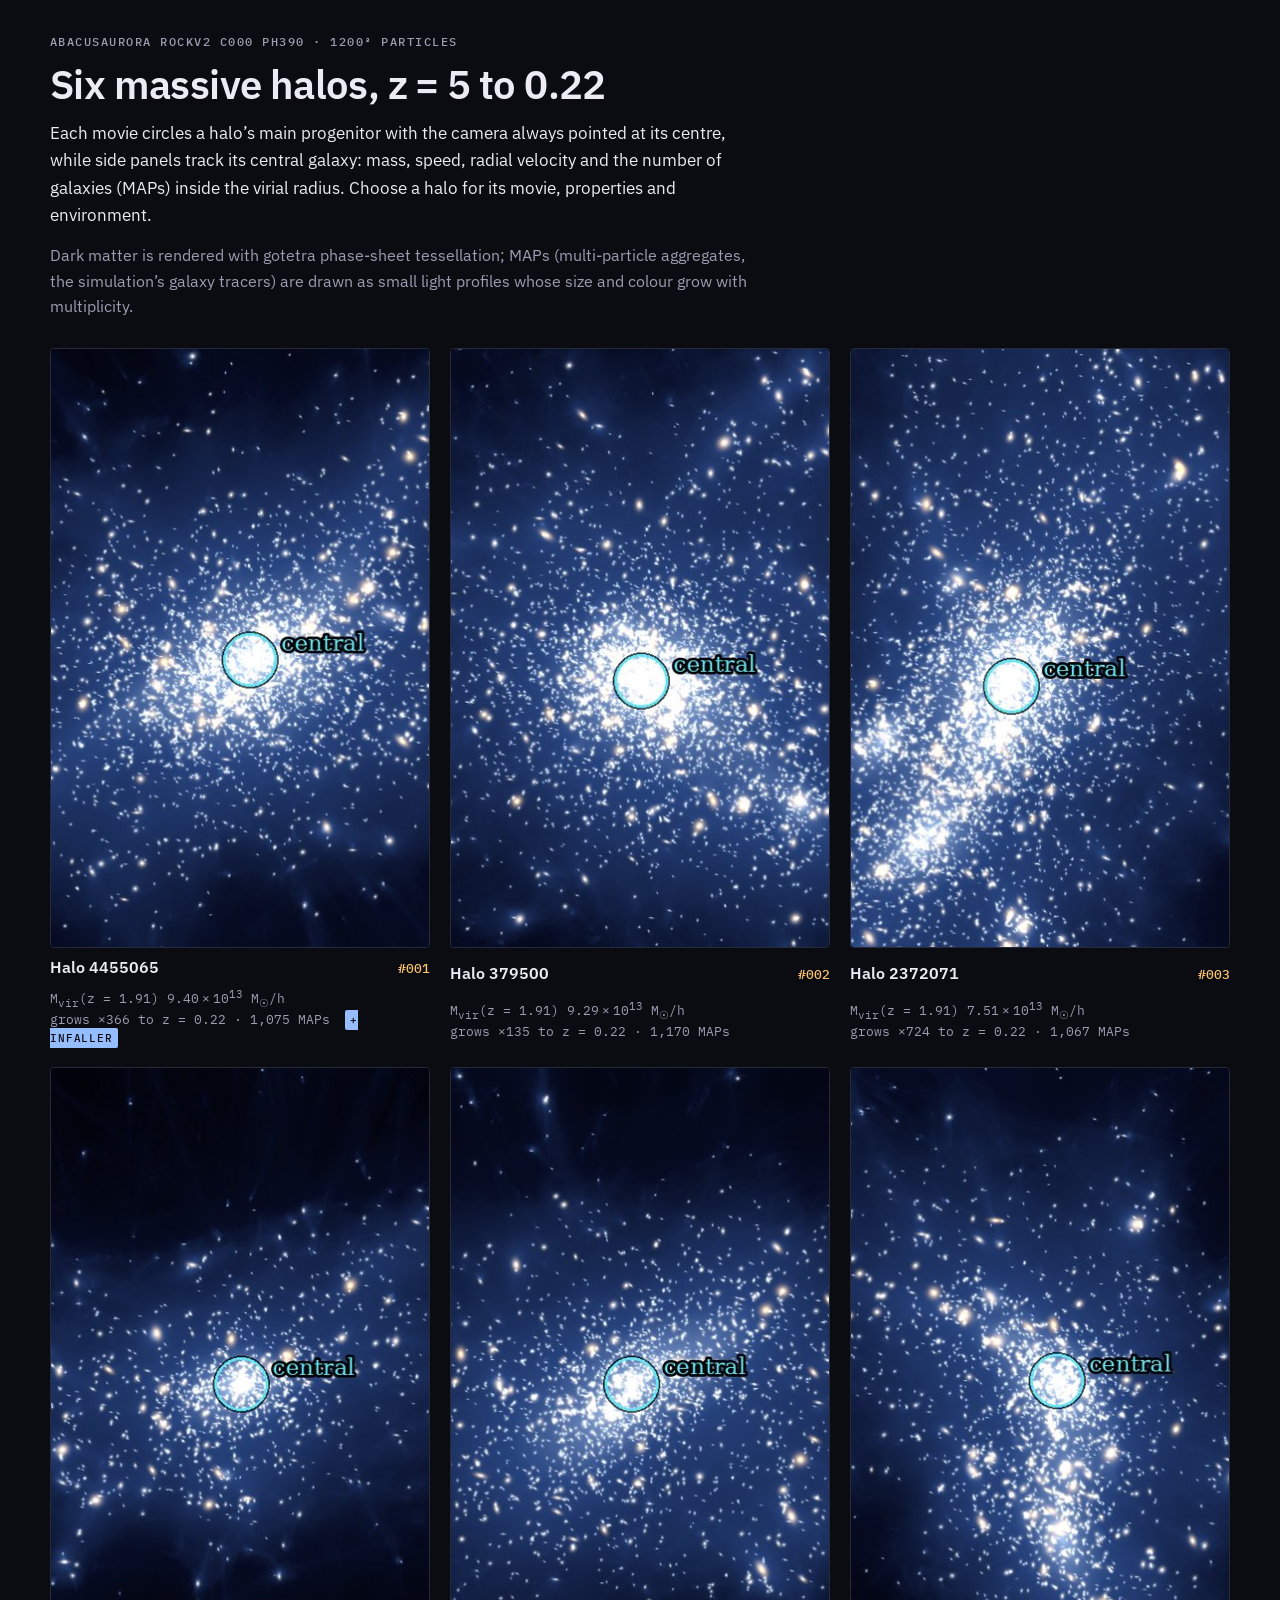
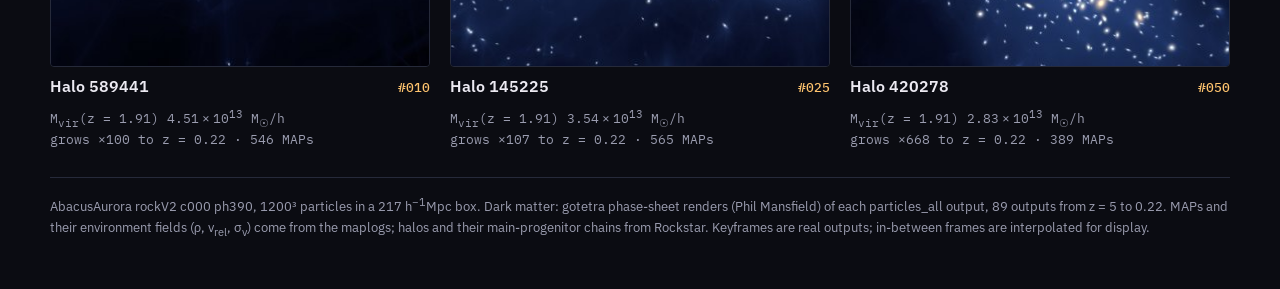
==== index.html @ 6fbbb61b "Aurora n1200 halo movies" ====
<!doctype html>
<html lang="en">
<head>
<meta charset="utf-8">
<meta name="viewport" content="width=device-width, initial-scale=1, viewport-fit=cover">
<title>Aurora n1200 Halos</title>
<meta name="description" content="Orbiting-camera movies of massive halos in AbacusAurora">
<link rel="preconnect" href="https://fonts.googleapis.com">
<link rel="preconnect" href="https://fonts.gstatic.com" crossorigin>
<link rel="stylesheet" href="https://fonts.googleapis.com/css2?family=IBM+Plex+Mono:wght@400;500&family=IBM+Plex+Sans:wght@400;600&display=swap">
<link rel="stylesheet" href="style.css">
</head>
<body>
<div class="wrap">

<header><div class="eyebrow">AbacusAurora rockV2 c000 ph390 &middot; 1200&sup3; particles</div><h1>Six massive halos, z = 5 to 0.22</h1><p class="lede">Each movie circles a halo&rsquo;s main progenitor with the camera always pointed at its centre, while side panels track its central galaxy: mass, speed, radial velocity and the number of galaxies (MAPs) inside the virial radius. Choose a halo for its movie, properties and environment.</p><p>Dark matter is rendered with gotetra phase-sheet tessellation; MAPs (multi-particle aggregates, the simulation&rsquo;s galaxy tracers) are drawn as small light profiles whose size and colour grow with multiplicity.</p></header>
<main class="grid">
<a class="card" href="halos/r001_h4455065.html"><img src="media/r001_h4455065/thumb.jpg" alt="Halo 4455065 at z = 0.22" loading="lazy" width="600" height="600"><div class="t"><span class="id">Halo 4455065</span><span class="rk">#001</span></div><div class="kv">M<sub>vir</sub>(z = 1.91) 9.40&thinsp;&times;&thinsp;10<sup>13</sup> M<sub>&#9737;</sub>/h<br>grows &times;366 to z = 0.22 &middot; 1,075 MAPs &ensp;<span class="tag">+ infaller</span></div></a>
<a class="card" href="halos/r002_h379500.html"><img src="media/r002_h379500/thumb.jpg" alt="Halo 379500 at z = 0.22" loading="lazy" width="600" height="600"><div class="t"><span class="id">Halo 379500</span><span class="rk">#002</span></div><div class="kv">M<sub>vir</sub>(z = 1.91) 9.29&thinsp;&times;&thinsp;10<sup>13</sup> M<sub>&#9737;</sub>/h<br>grows &times;135 to z = 0.22 &middot; 1,170 MAPs</div></a>
<a class="card" href="halos/r003_h2372071.html"><img src="media/r003_h2372071/thumb.jpg" alt="Halo 2372071 at z = 0.22" loading="lazy" width="600" height="600"><div class="t"><span class="id">Halo 2372071</span><span class="rk">#003</span></div><div class="kv">M<sub>vir</sub>(z = 1.91) 7.51&thinsp;&times;&thinsp;10<sup>13</sup> M<sub>&#9737;</sub>/h<br>grows &times;724 to z = 0.22 &middot; 1,067 MAPs</div></a>
<a class="card" href="halos/r010_h589441.html"><img src="media/r010_h589441/thumb.jpg" alt="Halo 589441 at z = 0.22" loading="lazy" width="600" height="600"><div class="t"><span class="id">Halo 589441</span><span class="rk">#010</span></div><div class="kv">M<sub>vir</sub>(z = 1.91) 4.51&thinsp;&times;&thinsp;10<sup>13</sup> M<sub>&#9737;</sub>/h<br>grows &times;100 to z = 0.22 &middot; 546 MAPs</div></a>
<a class="card" href="halos/r025_h145225.html"><img src="media/r025_h145225/thumb.jpg" alt="Halo 145225 at z = 0.22" loading="lazy" width="600" height="600"><div class="t"><span class="id">Halo 145225</span><span class="rk">#025</span></div><div class="kv">M<sub>vir</sub>(z = 1.91) 3.54&thinsp;&times;&thinsp;10<sup>13</sup> M<sub>&#9737;</sub>/h<br>grows &times;107 to z = 0.22 &middot; 565 MAPs</div></a>
<a class="card" href="halos/r050_h420278.html"><img src="media/r050_h420278/thumb.jpg" alt="Halo 420278 at z = 0.22" loading="lazy" width="600" height="600"><div class="t"><span class="id">Halo 420278</span><span class="rk">#050</span></div><div class="kv">M<sub>vir</sub>(z = 1.91) 2.83&thinsp;&times;&thinsp;10<sup>13</sup> M<sub>&#9737;</sub>/h<br>grows &times;668 to z = 0.22 &middot; 389 MAPs</div></a>
</main>
<footer><p>AbacusAurora rockV2 c000 ph390, 1200&sup3; particles in a 217 h<sup>&minus;1</sup>Mpc box. Dark matter: gotetra
phase-sheet renders (Phil Mansfield) of each particles_all output, 89 outputs from z = 5 to 0.22. MAPs and
their environment fields (&rho;, v<sub>rel</sub>, &sigma;<sub>v</sub>) come from the maplogs; halos and their
main-progenitor chains from Rockstar. Keyframes are real outputs; in-between frames are interpolated for
display.</p></footer>
</div>
</body>
</html>
---- style.css ----
/* Layout: dark specimen plates; a thumbnail grid, then one long page per halo.
   Single dark look by choice: the movies are dark frames. */
:root {
  color-scheme: dark;
  --bg: #0b0c12; --raise: #141622; --line: #262a3a;
  --fg: #eceaf2; --mute: #9b9db0; --accent: #ffc46e; --cool: #96beff;
  --sans: "IBM Plex Sans", system-ui, -apple-system, "Segoe UI", sans-serif;
  --mono: "IBM Plex Mono", ui-monospace, "SFMono-Regular", Menlo, monospace;
}
* { box-sizing: border-box; }
html { background: var(--bg); }
body { background: var(--bg); color: var(--fg); margin: 0; font: 16px/1.6 var(--sans);
  padding-left: max(16px, env(safe-area-inset-left, 0px));
  padding-right: max(16px, env(safe-area-inset-right, 0px)); }
a { color: var(--accent); text-underline-offset: 3px; }
a:focus-visible, video:focus-visible { outline: 2px solid var(--accent); outline-offset: 3px; }
.wrap { max-width: 1180px; margin: 0 auto; padding-block: 36px 48px; display: grid; gap: 28px; }
.eyebrow { font: 500 11.5px/1 var(--mono); letter-spacing: .13em; text-transform: uppercase; color: var(--mute); }
h1 { font: 600 clamp(26px, 4vw, 40px)/1.12 var(--sans); letter-spacing: -.015em; margin: 0; text-wrap: balance; }
h2 { font: 600 19px/1.3 var(--sans); margin: 0; text-wrap: balance; }
p { margin: 0; max-width: 72ch; color: var(--mute); }
p.lede { color: var(--fg); font-size: 17px; }
header { display: grid; gap: 14px; }

/* index grid */
.grid { display: grid; grid-template-columns: repeat(auto-fill, minmax(min(100%, 300px), 1fr)); gap: 20px; }
.card { display: grid; gap: 10px; color: inherit; text-decoration: none; }
.card img { width: 100%; max-width: 100%; aspect-ratio: 1; object-fit: cover; border-radius: 4px;
  border: 1px solid var(--line); background: #000; transition: border-color .15s, transform .15s; }
.card:hover img, .card:focus-visible img { border-color: var(--accent); transform: translateY(-2px); }
.card .t { display: flex; justify-content: space-between; gap: 10px; align-items: baseline; }
.card .rk { font: 500 13px/1 var(--mono); color: var(--accent); }
.card .id { font: 600 16px/1.2 var(--sans); }
.card .kv { font: 13px/1.4 var(--mono); color: var(--mute); font-variant-numeric: tabular-nums; }
.tag { font: 500 10.5px/1 var(--mono); letter-spacing: .08em; text-transform: uppercase;
  color: var(--bg); background: var(--cool); border-radius: 2px; padding: 3px 5px; }

/* halo page */
nav.top { display: flex; justify-content: space-between; gap: 12px; flex-wrap: wrap;
  font: 13px/1.4 var(--mono); }
nav.top a { text-decoration: none; }
figure { margin: 0; display: grid; gap: 10px; min-width: 0; }
video { display: block; width: 100%; max-width: 100%; aspect-ratio: 2 / 1; background: #000;
  border-radius: 4px; border: 1px solid var(--line); }
figcaption { font-size: 14px; color: var(--mute); max-width: 80ch; }
figcaption b { color: var(--fg); font-weight: 600; }
.facts { display: grid; grid-template-columns: repeat(auto-fit, minmax(min(100%, 320px), 1fr)); gap: 16px; }
.facts section { background: var(--raise); border: 1px solid var(--line); border-radius: 4px;
  padding: 16px 18px; display: grid; gap: 10px; align-content: start; min-width: 0; }
dl { margin: 0; display: grid; grid-template-columns: auto 1fr; gap: 6px 16px; }
dt { color: var(--mute); font-size: 14px; }
dd { margin: 0; font: 14px/1.5 var(--mono); font-variant-numeric: tabular-nums; text-align: right; }
.plot img { width: 100%; max-width: 100%; border-radius: 4px; border: 1px solid var(--line); background: #000; }
footer { border-top: 1px solid var(--line); padding-top: 16px; font-size: 13px; color: var(--mute); }
footer p { max-width: none; }
@media (prefers-reduced-motion: reduce) { .card img { transition: none; } }
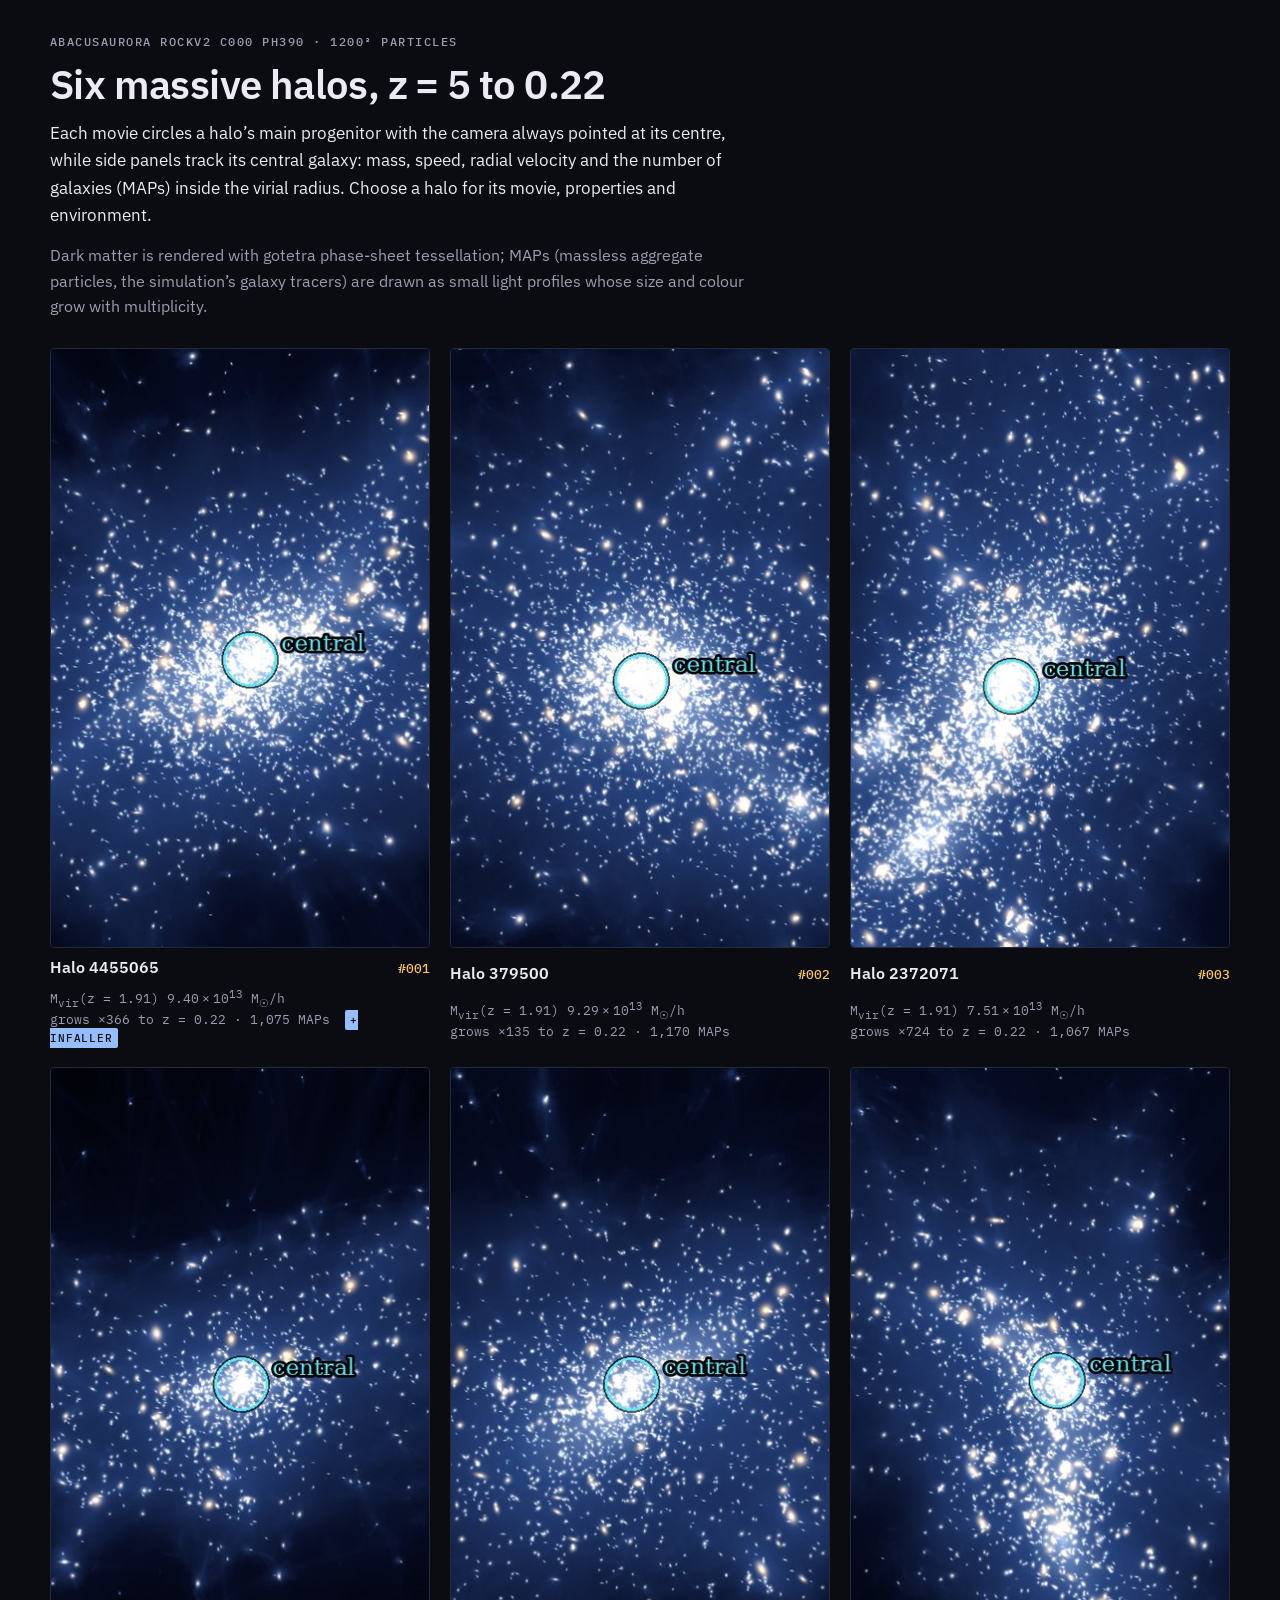
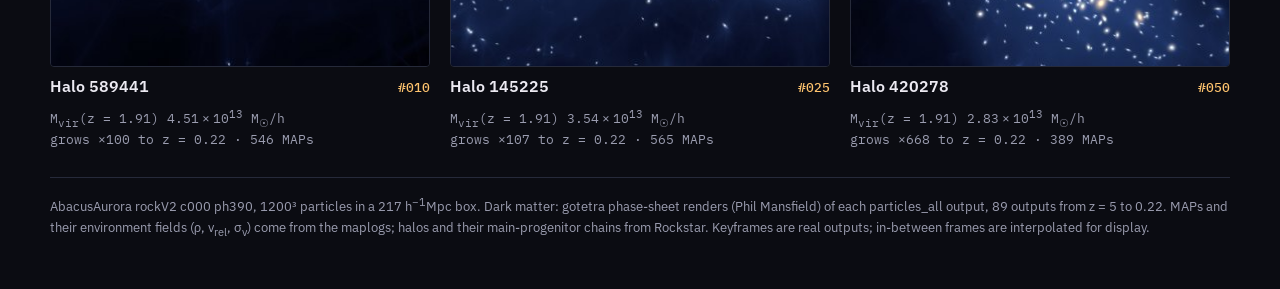
==== commit 99690549: "Fix description of massless aggregate particles Updated description of MAPs in the header." ====
--- a/index.html
+++ b/index.html
@@ -13,7 +13,7 @@
 <body>
 <div class="wrap">
 
-<header><div class="eyebrow">AbacusAurora rockV2 c000 ph390 &middot; 1200&sup3; particles</div><h1>Six massive halos, z = 5 to 0.22</h1><p class="lede">Each movie circles a halo&rsquo;s main progenitor with the camera always pointed at its centre, while side panels track its central galaxy: mass, speed, radial velocity and the number of galaxies (MAPs) inside the virial radius. Choose a halo for its movie, properties and environment.</p><p>Dark matter is rendered with gotetra phase-sheet tessellation; MAPs (multi-particle aggregates, the simulation&rsquo;s galaxy tracers) are drawn as small light profiles whose size and colour grow with multiplicity.</p></header>
+<header><div class="eyebrow">AbacusAurora rockV2 c000 ph390 &middot; 1200&sup3; particles</div><h1>Six massive halos, z = 5 to 0.22</h1><p class="lede">Each movie circles a halo&rsquo;s main progenitor with the camera always pointed at its centre, while side panels track its central galaxy: mass, speed, radial velocity and the number of galaxies (MAPs) inside the virial radius. Choose a halo for its movie, properties and environment.</p><p>Dark matter is rendered with gotetra phase-sheet tessellation; MAPs (massless aggregate particles, the simulation&rsquo;s galaxy tracers) are drawn as small light profiles whose size and colour grow with multiplicity.</p></header>
 <main class="grid">
 <a class="card" href="halos/r001_h4455065.html"><img src="media/r001_h4455065/thumb.jpg" alt="Halo 4455065 at z = 0.22" loading="lazy" width="600" height="600"><div class="t"><span class="id">Halo 4455065</span><span class="rk">#001</span></div><div class="kv">M<sub>vir</sub>(z = 1.91) 9.40&thinsp;&times;&thinsp;10<sup>13</sup> M<sub>&#9737;</sub>/h<br>grows &times;366 to z = 0.22 &middot; 1,075 MAPs &ensp;<span class="tag">+ infaller</span></div></a>
 <a class="card" href="halos/r002_h379500.html"><img src="media/r002_h379500/thumb.jpg" alt="Halo 379500 at z = 0.22" loading="lazy" width="600" height="600"><div class="t"><span class="id">Halo 379500</span><span class="rk">#002</span></div><div class="kv">M<sub>vir</sub>(z = 1.91) 9.29&thinsp;&times;&thinsp;10<sup>13</sup> M<sub>&#9737;</sub>/h<br>grows &times;135 to z = 0.22 &middot; 1,170 MAPs</div></a>
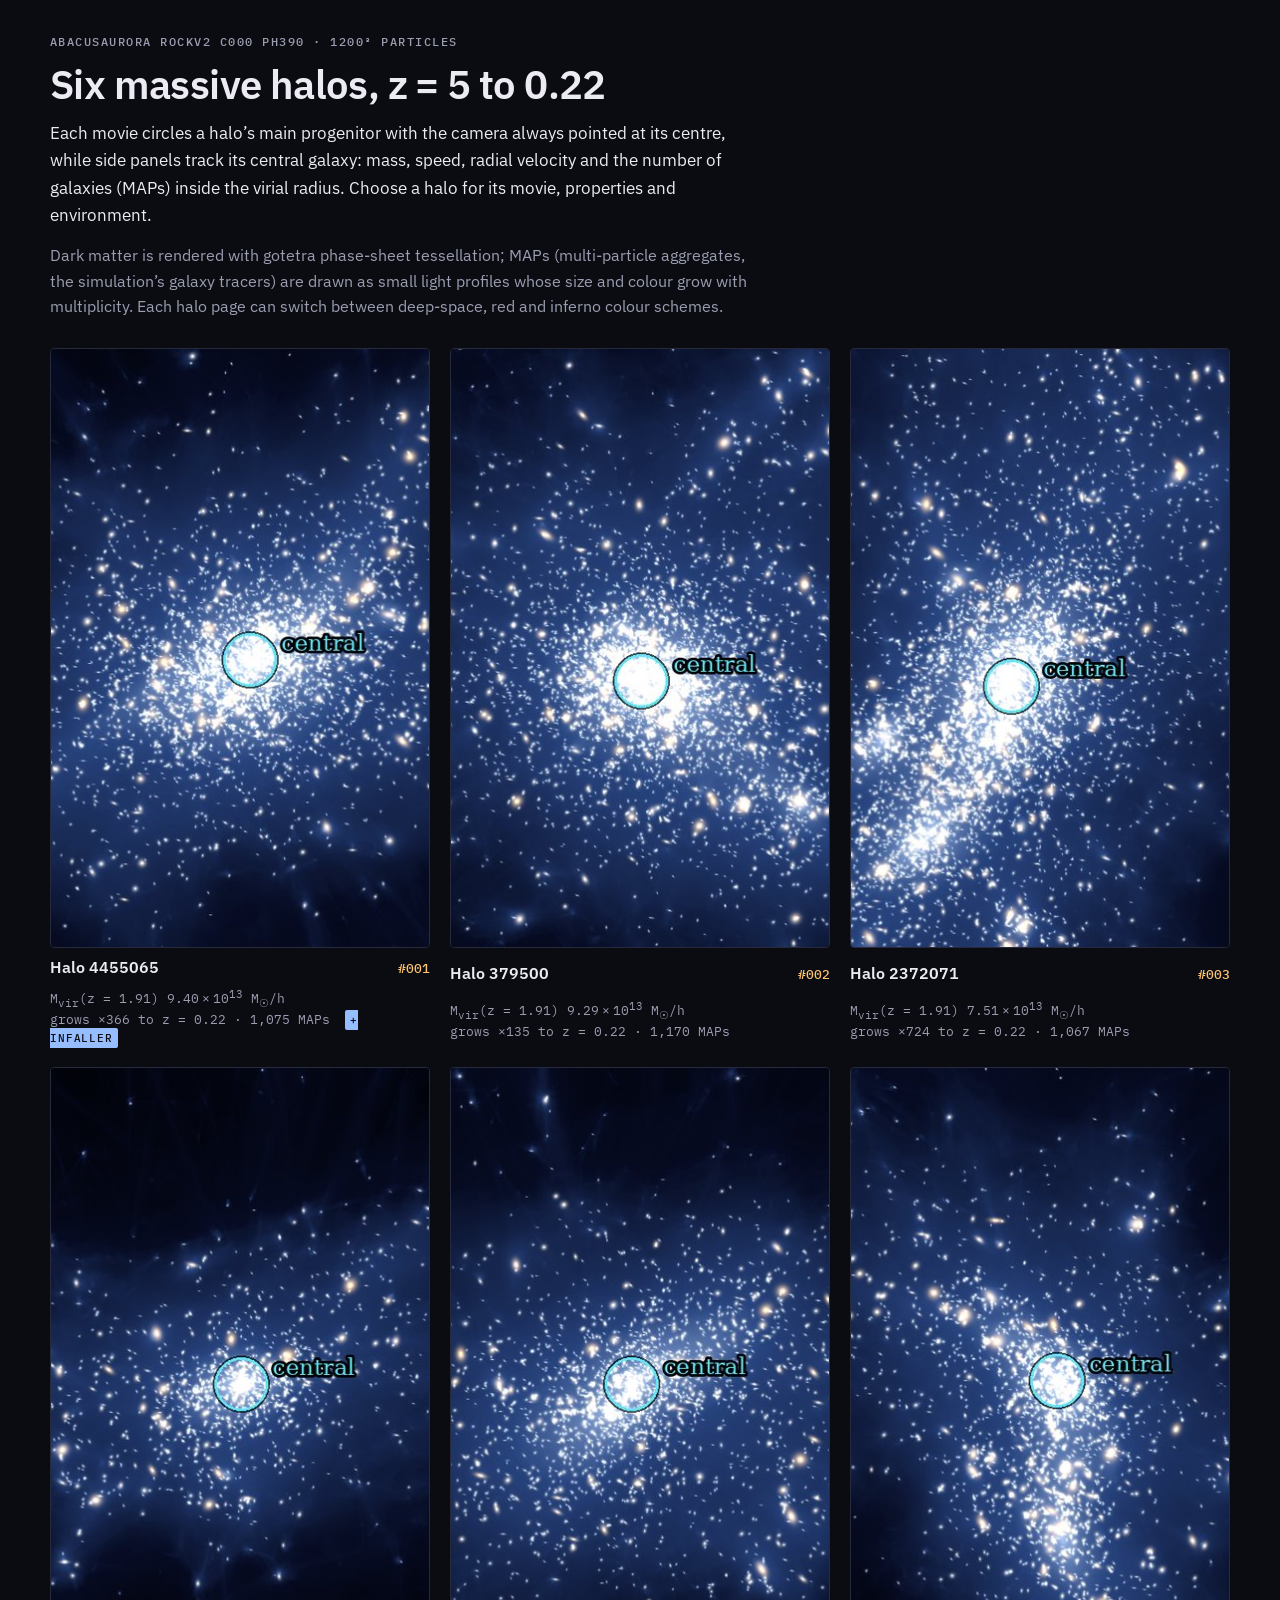
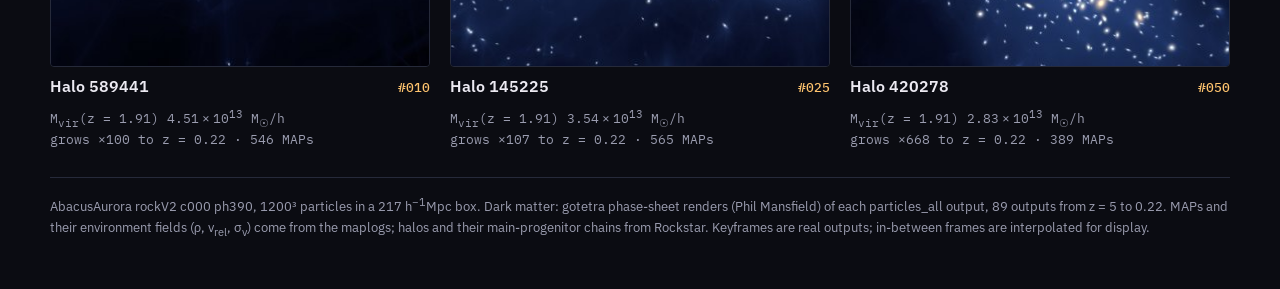
==== commit cd8ab1fe: "Add red and inferno colour versions with a switcher" ====
--- a/index.html
+++ b/index.html
@@ -13,7 +13,7 @@
 <body>
 <div class="wrap">
 
-<header><div class="eyebrow">AbacusAurora rockV2 c000 ph390 &middot; 1200&sup3; particles</div><h1>Six massive halos, z = 5 to 0.22</h1><p class="lede">Each movie circles a halo&rsquo;s main progenitor with the camera always pointed at its centre, while side panels track its central galaxy: mass, speed, radial velocity and the number of galaxies (MAPs) inside the virial radius. Choose a halo for its movie, properties and environment.</p><p>Dark matter is rendered with gotetra phase-sheet tessellation; MAPs (massless aggregate particles, the simulation&rsquo;s galaxy tracers) are drawn as small light profiles whose size and colour grow with multiplicity.</p></header>
+<header><div class="eyebrow">AbacusAurora rockV2 c000 ph390 &middot; 1200&sup3; particles</div><h1>Six massive halos, z = 5 to 0.22</h1><p class="lede">Each movie circles a halo&rsquo;s main progenitor with the camera always pointed at its centre, while side panels track its central galaxy: mass, speed, radial velocity and the number of galaxies (MAPs) inside the virial radius. Choose a halo for its movie, properties and environment.</p><p>Dark matter is rendered with gotetra phase-sheet tessellation; MAPs (multi-particle aggregates, the simulation&rsquo;s galaxy tracers) are drawn as small light profiles whose size and colour grow with multiplicity. Each halo page can switch between deep-space, red and inferno colour schemes.</p></header>
 <main class="grid">
 <a class="card" href="halos/r001_h4455065.html"><img src="media/r001_h4455065/thumb.jpg" alt="Halo 4455065 at z = 0.22" loading="lazy" width="600" height="600"><div class="t"><span class="id">Halo 4455065</span><span class="rk">#001</span></div><div class="kv">M<sub>vir</sub>(z = 1.91) 9.40&thinsp;&times;&thinsp;10<sup>13</sup> M<sub>&#9737;</sub>/h<br>grows &times;366 to z = 0.22 &middot; 1,075 MAPs &ensp;<span class="tag">+ infaller</span></div></a>
 <a class="card" href="halos/r002_h379500.html"><img src="media/r002_h379500/thumb.jpg" alt="Halo 379500 at z = 0.22" loading="lazy" width="600" height="600"><div class="t"><span class="id">Halo 379500</span><span class="rk">#002</span></div><div class="kv">M<sub>vir</sub>(z = 1.91) 9.29&thinsp;&times;&thinsp;10<sup>13</sup> M<sub>&#9737;</sub>/h<br>grows &times;135 to z = 0.22 &middot; 1,170 MAPs</div></a>
--- a/style.css
+++ b/style.css
@@ -53,4 +53,13 @@
 .plot img { width: 100%; max-width: 100%; border-radius: 4px; border: 1px solid var(--line); background: #000; }
 footer { border-top: 1px solid var(--line); padding-top: 16px; font-size: 13px; color: var(--mute); }
 footer p { max-width: none; }
+.switch { display: flex; flex-wrap: wrap; gap: 8px 14px; align-items: center; }
+.switch .lab { font: 500 11.5px/1 var(--mono); letter-spacing: .12em; text-transform: uppercase; color: var(--mute); }
+.seg { display: inline-flex; border: 1px solid var(--line); border-radius: 4px; overflow: hidden; }
+.seg button { font: 500 13px/1 var(--mono); color: var(--mute); background: var(--raise); border: 0;
+  padding: 9px 14px; cursor: pointer; }
+.seg button + button { border-left: 1px solid var(--line); }
+.seg button[aria-pressed="true"] { color: var(--bg); background: var(--accent); }
+.seg button:focus-visible { outline: 2px solid var(--accent); outline-offset: -2px; }
+.switch .how { font-size: 13.5px; color: var(--mute); }
 @media (prefers-reduced-motion: reduce) { .card img { transition: none; } }
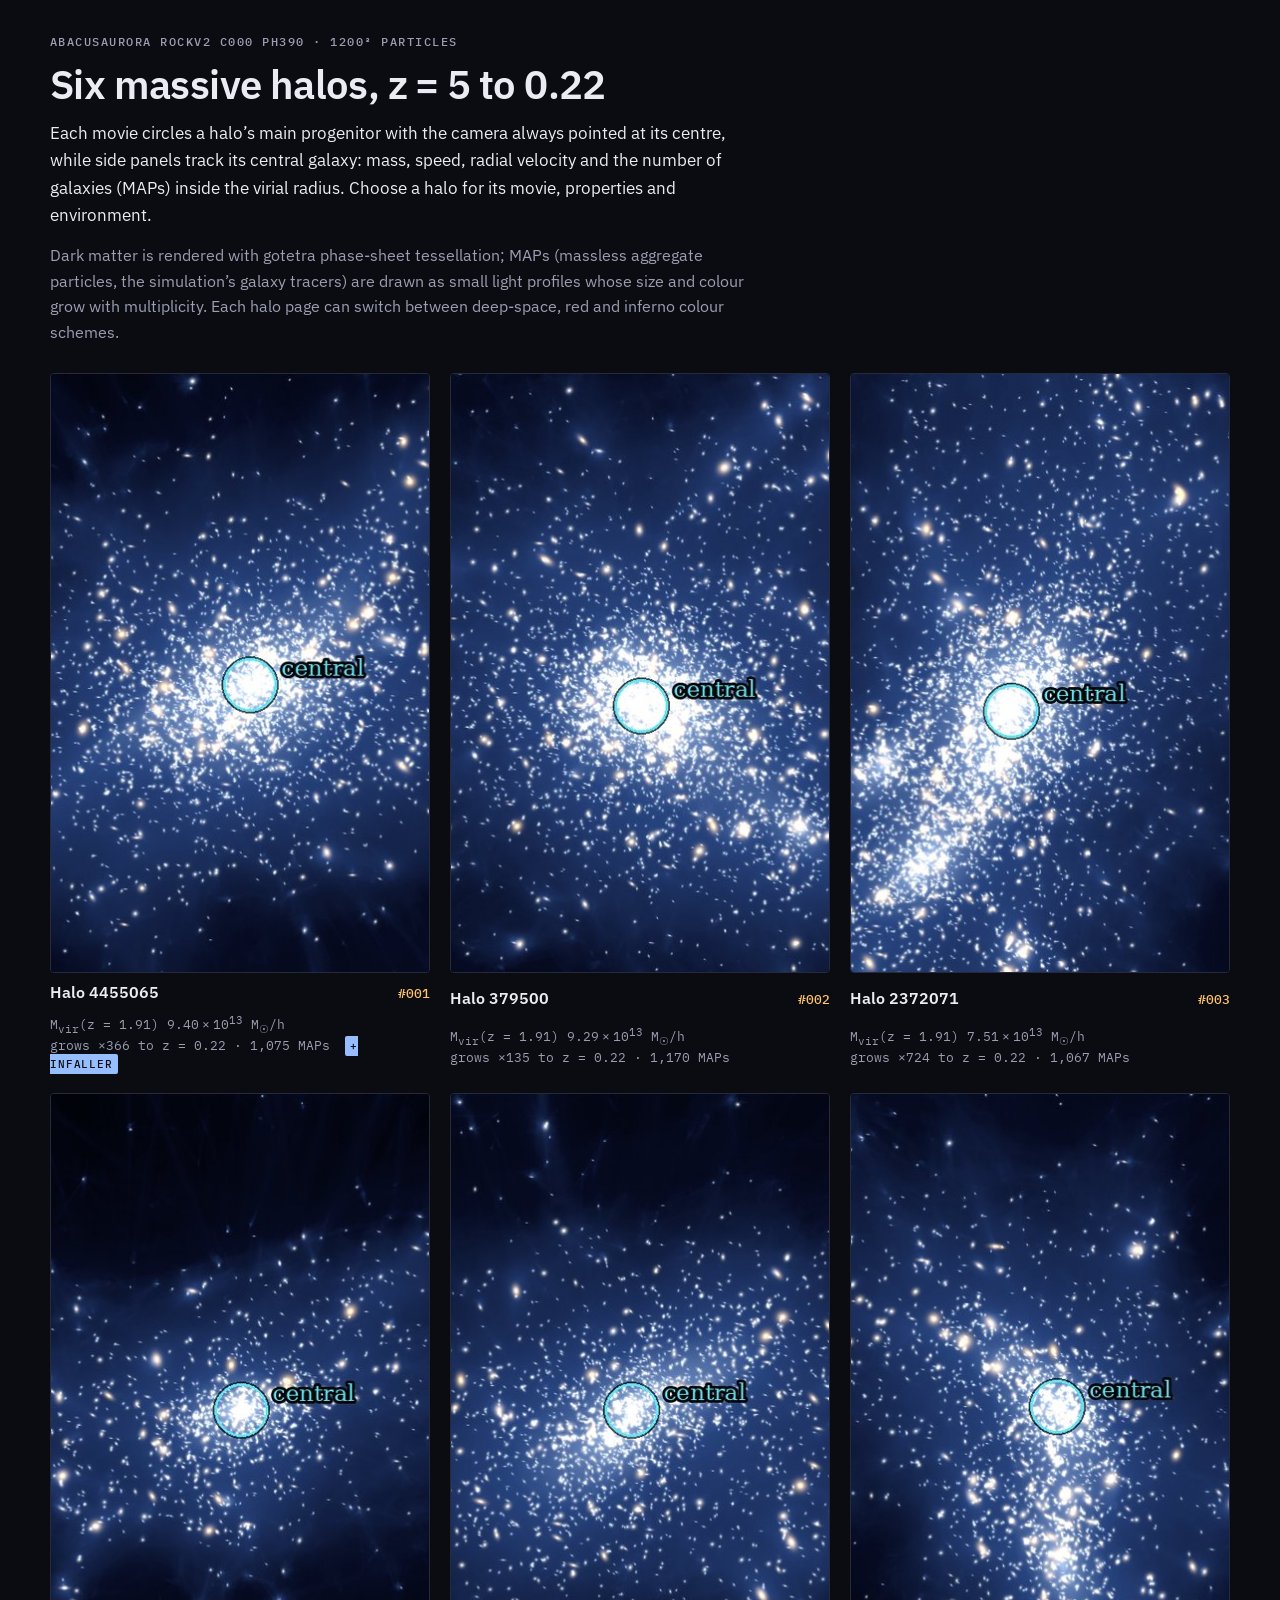
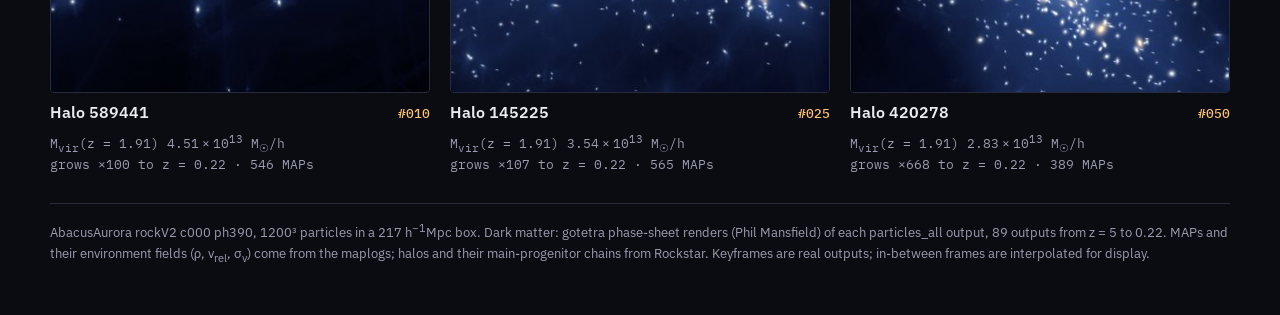
==== commit 65f8bbff: "MAPs: massless aggregate particles" ====
--- a/index.html
+++ b/index.html
@@ -13,7 +13,7 @@
 <body>
 <div class="wrap">
 
-<header><div class="eyebrow">AbacusAurora rockV2 c000 ph390 &middot; 1200&sup3; particles</div><h1>Six massive halos, z = 5 to 0.22</h1><p class="lede">Each movie circles a halo&rsquo;s main progenitor with the camera always pointed at its centre, while side panels track its central galaxy: mass, speed, radial velocity and the number of galaxies (MAPs) inside the virial radius. Choose a halo for its movie, properties and environment.</p><p>Dark matter is rendered with gotetra phase-sheet tessellation; MAPs (multi-particle aggregates, the simulation&rsquo;s galaxy tracers) are drawn as small light profiles whose size and colour grow with multiplicity. Each halo page can switch between deep-space, red and inferno colour schemes.</p></header>
+<header><div class="eyebrow">AbacusAurora rockV2 c000 ph390 &middot; 1200&sup3; particles</div><h1>Six massive halos, z = 5 to 0.22</h1><p class="lede">Each movie circles a halo&rsquo;s main progenitor with the camera always pointed at its centre, while side panels track its central galaxy: mass, speed, radial velocity and the number of galaxies (MAPs) inside the virial radius. Choose a halo for its movie, properties and environment.</p><p>Dark matter is rendered with gotetra phase-sheet tessellation; MAPs (massless aggregate particles, the simulation&rsquo;s galaxy tracers) are drawn as small light profiles whose size and colour grow with multiplicity. Each halo page can switch between deep-space, red and inferno colour schemes.</p></header>
 <main class="grid">
 <a class="card" href="halos/r001_h4455065.html"><img src="media/r001_h4455065/thumb.jpg" alt="Halo 4455065 at z = 0.22" loading="lazy" width="600" height="600"><div class="t"><span class="id">Halo 4455065</span><span class="rk">#001</span></div><div class="kv">M<sub>vir</sub>(z = 1.91) 9.40&thinsp;&times;&thinsp;10<sup>13</sup> M<sub>&#9737;</sub>/h<br>grows &times;366 to z = 0.22 &middot; 1,075 MAPs &ensp;<span class="tag">+ infaller</span></div></a>
 <a class="card" href="halos/r002_h379500.html"><img src="media/r002_h379500/thumb.jpg" alt="Halo 379500 at z = 0.22" loading="lazy" width="600" height="600"><div class="t"><span class="id">Halo 379500</span><span class="rk">#002</span></div><div class="kv">M<sub>vir</sub>(z = 1.91) 9.29&thinsp;&times;&thinsp;10<sup>13</sup> M<sub>&#9737;</sub>/h<br>grows &times;135 to z = 0.22 &middot; 1,170 MAPs</div></a>
